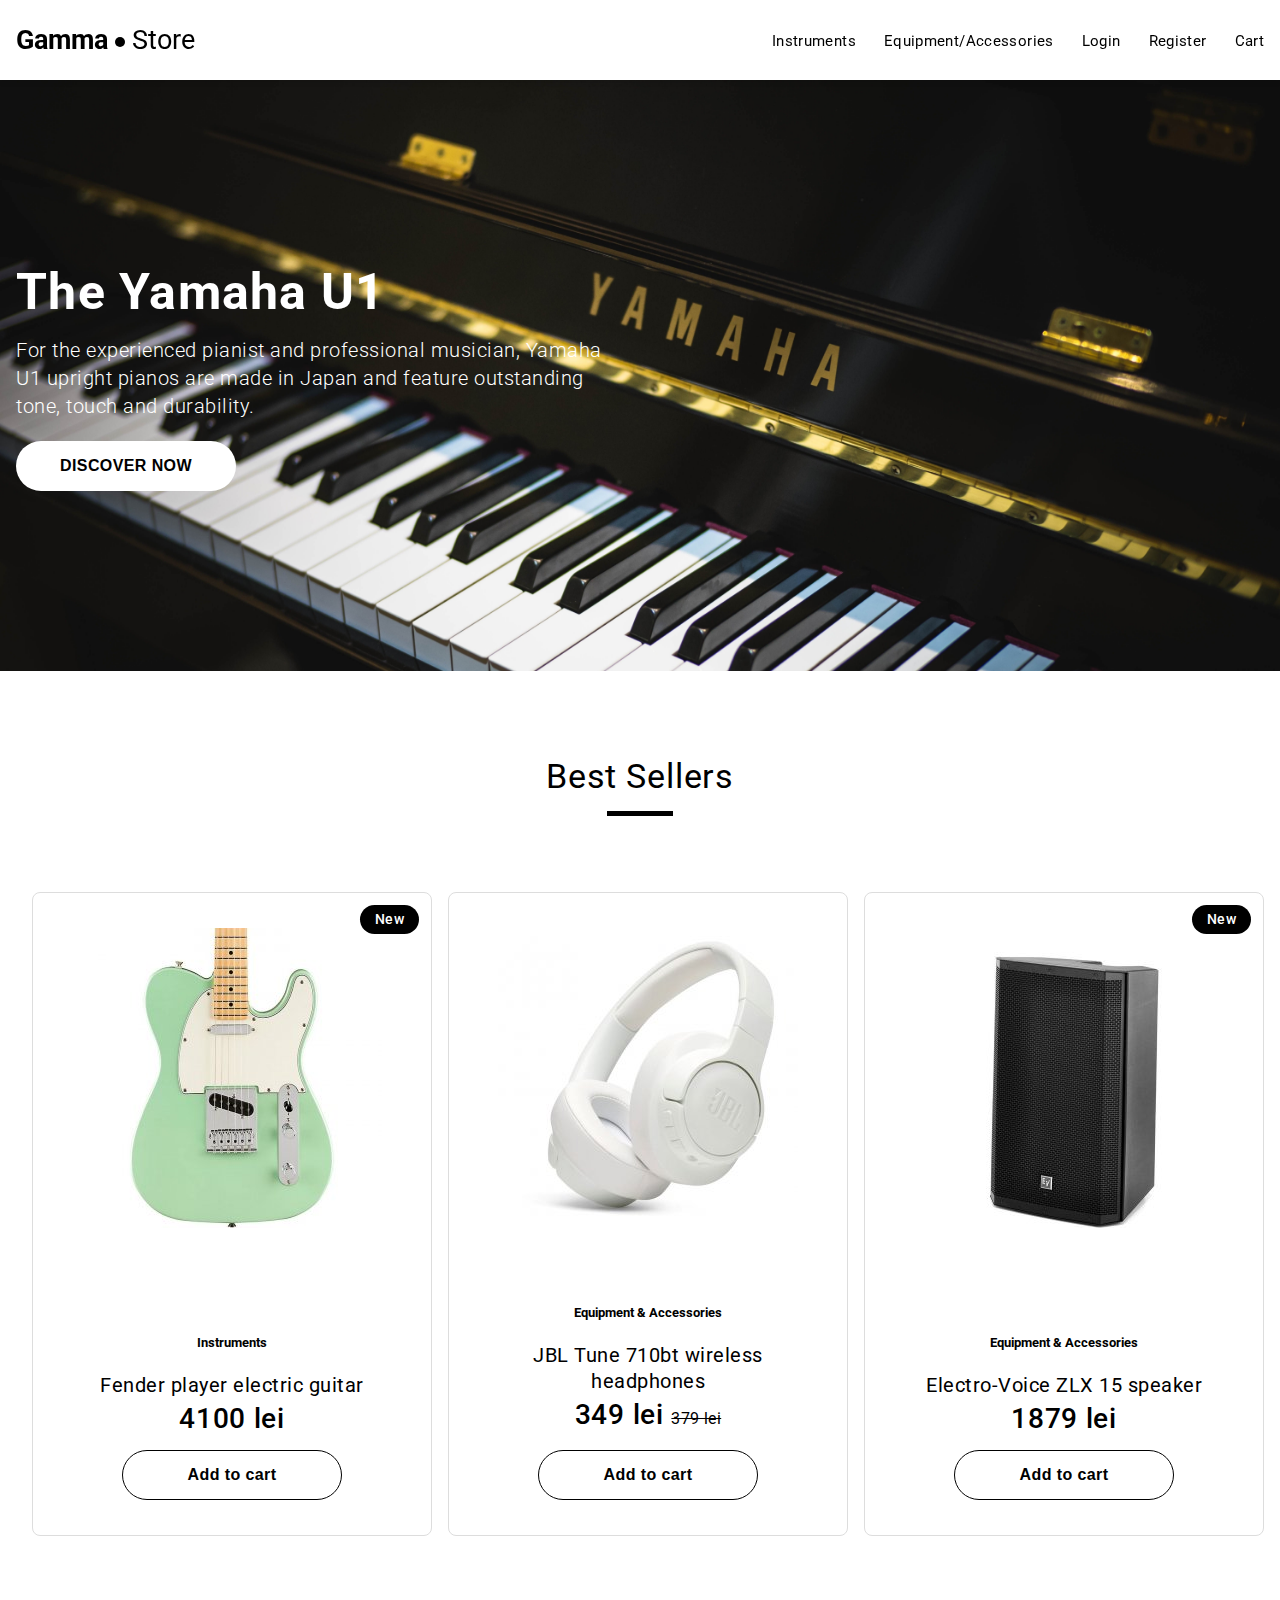
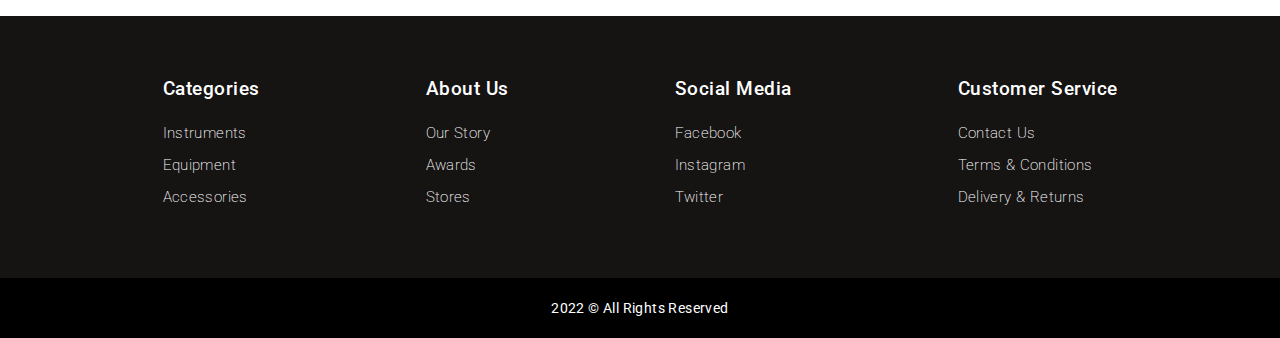
==== index.html @ 7ecd9d5e "first commit - robert" ====
<!DOCTYPE html>
<html lang="en"> 

    <head>
        <meta charset="UTF-8">
        <meta name="viewport" content="width=device-width, initial-scale=1.0">
        <title>Home - Music Store</title>
        <meta http-equiv="X-UA-Compatible" content="IE=edge">
        <link rel="preconnect" href="https://fonts.googleapis.com">
        <link rel="preconnect" href="https://fonts.gstatic.com" crossorigin>
        <link href="https://fonts.googleapis.com/css2?family=Roboto:wght@300;400;500&display=swap" rel="stylesheet">
        <link rel="stylesheet" href="css/styles.css">
    </head>

    <body>

        <header>
            <div class="container">
                <section class="logo">
                    <strong>Gamma</strong>
                    <span class="blue_dot"></span> 
                    <span>Store</span>
                </section>
                <nav>
                    <ul>
                        <li><a href="instruments.html">Instruments</a></li>
                        <li><a href="equipment_accessories.html">Equipment/Accessories</a></li>
                        <li><a href="login.html">Login</a></li>
                        <li><a href="register.html">Register</a></li>
                        <li><a href="cart.html">Cart</a></li>
                    </ul>
                </nav>
            </div>
        </header>

        <section class="hero">
            <img src="images/hero_image2.jpg" alt="hero image - yamaha piano">
            <div class="hero-content">

                <div class="container">
            

                    <h1>The Yamaha U1</h1>
                    <p> For the experienced pianist and professional musician, Yamaha U1 upright pianos are made in Japan and feature outstanding tone, touch and durability. </p>
                    <button>DISCOVER NOW</button>
                    
                 </div>
        </section>

        <section class="best-sellers">
            <h2>Best Sellers</h2>
            <hr>
            <div class="product-slider">
                <div class="container">
                    <div class="container"> </div>

                    <div class="product new">
                        <div class="product-picture">
                            <img src="images/best_seller1_new.jpg" alt="">
                        </div>
                        <div class="product-info">
                            <h5 class="categories">Instruments</h5>
                            <h4 class="title">Fender player electric guitar</h4>
                            <h3 class="price">
                                <span>4100 lei</span>
                            </h3>
                            <button>Add to cart</button>
                        </div> 
                    </div>

                    <div class="product">
                        <div class="product-picture">
                            <img src="images/best_seller2_new.jpg" alt="product: Electro-Voice ZLX 15 speaker">
                        </div>
                        <div class="product-info">
                            <h5 class="categories">Equipment & Accessories</h5>
                            <h4 class="title">JBL Tune 710bt wireless headphones</h4>
                            <h3 class="price">
                                <span class="discounted-price">349 lei</span>
                                <span class="original-price">379 lei</span>
                            </h3>
                            <button>Add to cart</button>
                        </div>
                    </div>

                    <div class="product new">
                        <div class="product-picture">
                            <img src="images/best_seller3_new.jpg" alt="product: JBL Tune 710bt wireless headphones">
                        </div>
                        <div class="product-info">
                            <h5 class="categories">Equipment & Accessories</h5>
                            <h4 class="title">Electro-Voice ZLX 15 speaker</h4>
                            <h3 class="price">
                                <span>1879 lei</span>
                            </h3>
                            <button>Add to cart</button>
                        </div>
                    </div>

                </div>
            </div>
        
        </section>

        <footer>

            <div class="bottom-nav">
                <div class="container">

                    <ul>
                        <li class="list-title">Categories</li>
                        <li><a href="instruments.html">Instruments</a></li>
                        <li><a href="equipment_accessories.html">Equipment</a></li>
                        <li><a href="equipment_accessories.html">Accessories</a></li>
                    </ul>

                    <ul>
                        <li class="list-title">About Us</li>
                        <li><a href="about_us.html">Our Story</a></li>
                        <li><a href="about_us.html">Awards</a></li>
                        <li><a href="about_us.html">Stores</a></li>
                    </ul>

                    <ul>
                        <li class="list-title">Social Media</li>
                        <li><a href="https://www.facebook.com/cristinxvasiliu">Facebook</a></li>
                        <li><a href="https://www.instagram.com/robitrif/">Instagram</a></li>
                        <li><a href="https://twitter.com/BarackObama?">Twitter</a></li>
                    </ul>

                    <ul>
                        <li class="list-title">Customer Service</li>
                        <li><a href="customer_service.html">Contact Us</a></li>
                        <li><a href="customer_service.html">Terms & Conditions</a></li>
                        <li><a href="customer_service.html">Delivery & Returns</a></li>
                    </ul>

                </div>
            </div>
            <div class="copyright-text">
                2022 &copy; All Rights Reserved
            </div>

        </footer>
    </body>

</html>
---- css/styles.css ----
body{
    margin: 0;
    font-family: 'Roboto', sans-serif;
    padding-top: 80px;
}

.container {
    max-width: 1440px;
    margin: auto;
    padding: 0 16px;
}

ul {
    margin: 0;
    padding: 0;
}

header {
    background-color: #FFF;
    box-shadow: 0 1px 6px 0 rgba(0,0,0,0.15);
    height: 80px;
    position: fixed;
    top: 0;
    left: 0;
    width: 100%;
    z-index: 1;
}

header .container {
    display: flex;
    align-items: center;
    justify-content: space-between;
    height: 100%;
}

header .logo{
    display: inline-block;
    font-size: 27px;
}

header .logo .blue_dot {
    background-color: #000;
    width: 10px;
    height: 10px;
    display: inline-block;
    vertical-align: middle;
    border-radius: 6px;
}

header nav {
    display: inline-block;  
}

header nav ul li {
    display: inline-block;
}

header nav ul li a {
    color: #000;
    font-size: 15px;
    letter-spacing: 0.37px;
    margin-right: 24px;
    text-decoration: none;
}

header nav ul li a:hover {
    color: #87898F;
}

header nav ul li:last-of-type a {
    margin-right: 0;
}

section.hero {
    position: relative;
}

section.hero img {
    width: 100%;
    height: auto;
}

.hero-content {
    position: absolute;
    top: 0;
    left: 0;
    width: 100%;
    height: 100%;
    z-index: 0;
}

.hero-content .container {
    display: flex;
    flex-direction: column;
    justify-content: center;
    height: 100%;
}

.hero-content h1 {
    max-width: 495px;
    color: #FFF;
    font-size: 50px;
    letter-spacing: 1.25px;
    line-height: 56px;
    margin-top: 0;
    margin-bottom: 16px;
}

.hero-content p {
    max-width: 600px;
    color: #FFF;
    font-weight: 300;
    font-size: 20px;
    letter-spacing: 0.5px;
    line-height: 28px;
    margin-top: 0;
    margin-bottom: 21px;
}

.hero-content button {
    height: 50px;
    width: 220px;
    max-width: 100%;
    border-radius: 92px;
    background-color: #FFF;
    color: #000;
    font-size: 16px;
    font-weight: 600;
    letter-spacing: 0.4px;
    line-height: 24px;
    text-align: centre;
    border: none;
    cursor: pointer;
}

.hero-content button:hover {
    background-color: #87898F;
}

section.best-sellers {
    padding-top: 80px;
}

section.best-sellers h2 {
    text-align: center;
    font-size: 34px;
    letter-spacing: 0.85px;
    line-height: 42px;
    font-weight: normal;
    margin: 0 0 14px 0;
}

section.best-sellers hr {
    border: none;
    border-top: 5px solid #000;
    width: 66px;
}

section.best-sellers .product-slider {
    margin-top: 76px;
}

section.best-sellers .container {
    display: flex;
    justify-content: space-around;
    padding: 0 8px;
}

section.best-sellers .product-slider .product {
    border-radius: 8px;
    border: 1px solid #DDD;
    width: 33%;
    text-align: center;
    margin: 0 8px;
    padding: 35px;
    position: relative;
    display: flex;
    flex-direction: column;
    justify-content: space-between;
    cursor: pointer;
}

section.best-sellers .product-slider .product img {
    max-width: 100%;
}

section.best-sellers .product-slider .product.new::before {
    content: "New";
    position: absolute;
    top: 12px;
    right: 12px;
    font-size: 14px;
    font-weight: 500;
    letter-spacing: 0.35px;
    line-height: 21px;
    text-align: center;
    padding: 4px 15px;
    border-radius: 40px;
    background-color: #000;
    color: #FFF;
}

section.best-sellers .product-slider .product .product-info{
    margin-top: 50px;
}

section.best-sellers .product-slider .product .product-info .catergories{
    font-weight: normal;
    font-size: 14px;
    letter-spacing: 0.35px;
    line-height: 30px;
    margin-bottom: 8px;
    margin-top: 0;
}

section.best-sellers .product-slider .product .product-info .title{
    font-size: 20px;
    letter-spacing: 0.5px;
    line-height: 26px;
    margin-bottom: 6px;
    font-weight: normal;
    margin-top: 0;
}

section.best-sellers .product-slider .product .product-info .price{
    font-size: 28px;
    font-weight: 500;
    letter-spacing: 0.7px;
    line-height: 30px;
    margin-bottom: 16px;
    margin-top: 0;
}

section.best-sellers .product-slider .product .product-info .price .discounted-price{
    color: #000;

}

section.best-sellers .product-slider .product .product-info .price .original-price{
    color: #000;
    font-weight: normal;
    font-size: 16px;
    letter-spacing: 0.4px;
    line-height: 30px;
    text-decoration: line-through;
}
section.best-sellers .product-slider .product .product-info button{
    height: 50px;
    width: 219.5px;
    border: 1px solid #000;
    background-color: white;
    border-radius: 220px;
    font-size: 16px;
    font-weight: 700;
    letter-spacing: 0.4px;
    line-height: 24px;
}

section.best-sellers .product-slider .product-info button:hover {
    background-color: #87898F;
}

footer {
    margin-top: 80px;
}

footer .bottom-nav {
    padding: 60px 0;
    background-color: #161313;

}

footer .bottom-nav .container {
    max-width: 955px;
    display: flex;
    justify-content: space-between;
}

footer .bottom-nav ul {
    list-style: none;
}

footer .bottom-nav ul li a {
    color: #FFF;
    font-size: 15px;
    font-weight: 200;
    letter-spacing: 0.4px;
    line-height: 22px;
    margin-top: 0;
    margin-bottom: 10px;
    text-decoration: none;
    display: block;
}

footer .bottom-nav ul li a:hover {
    color: #87898F;
}

footer .bottom-nav ul li.list-title {
    font-size: 19px;
    font-weight: 500;
    letter-spacing: 0.5px;
    line-height: 26px;
    margin-top: 0;
    margin-bottom: 20px;
    color: #FFF;
}

footer .copyright-text {
    color: #FFF;
    background-color: #000;
    height: 60px;
    display: flex;
    align-items: center;
    justify-content: center;
    font-size: 14px;
    letter-spacing: 0.4px;
    line-height: 22px;
}
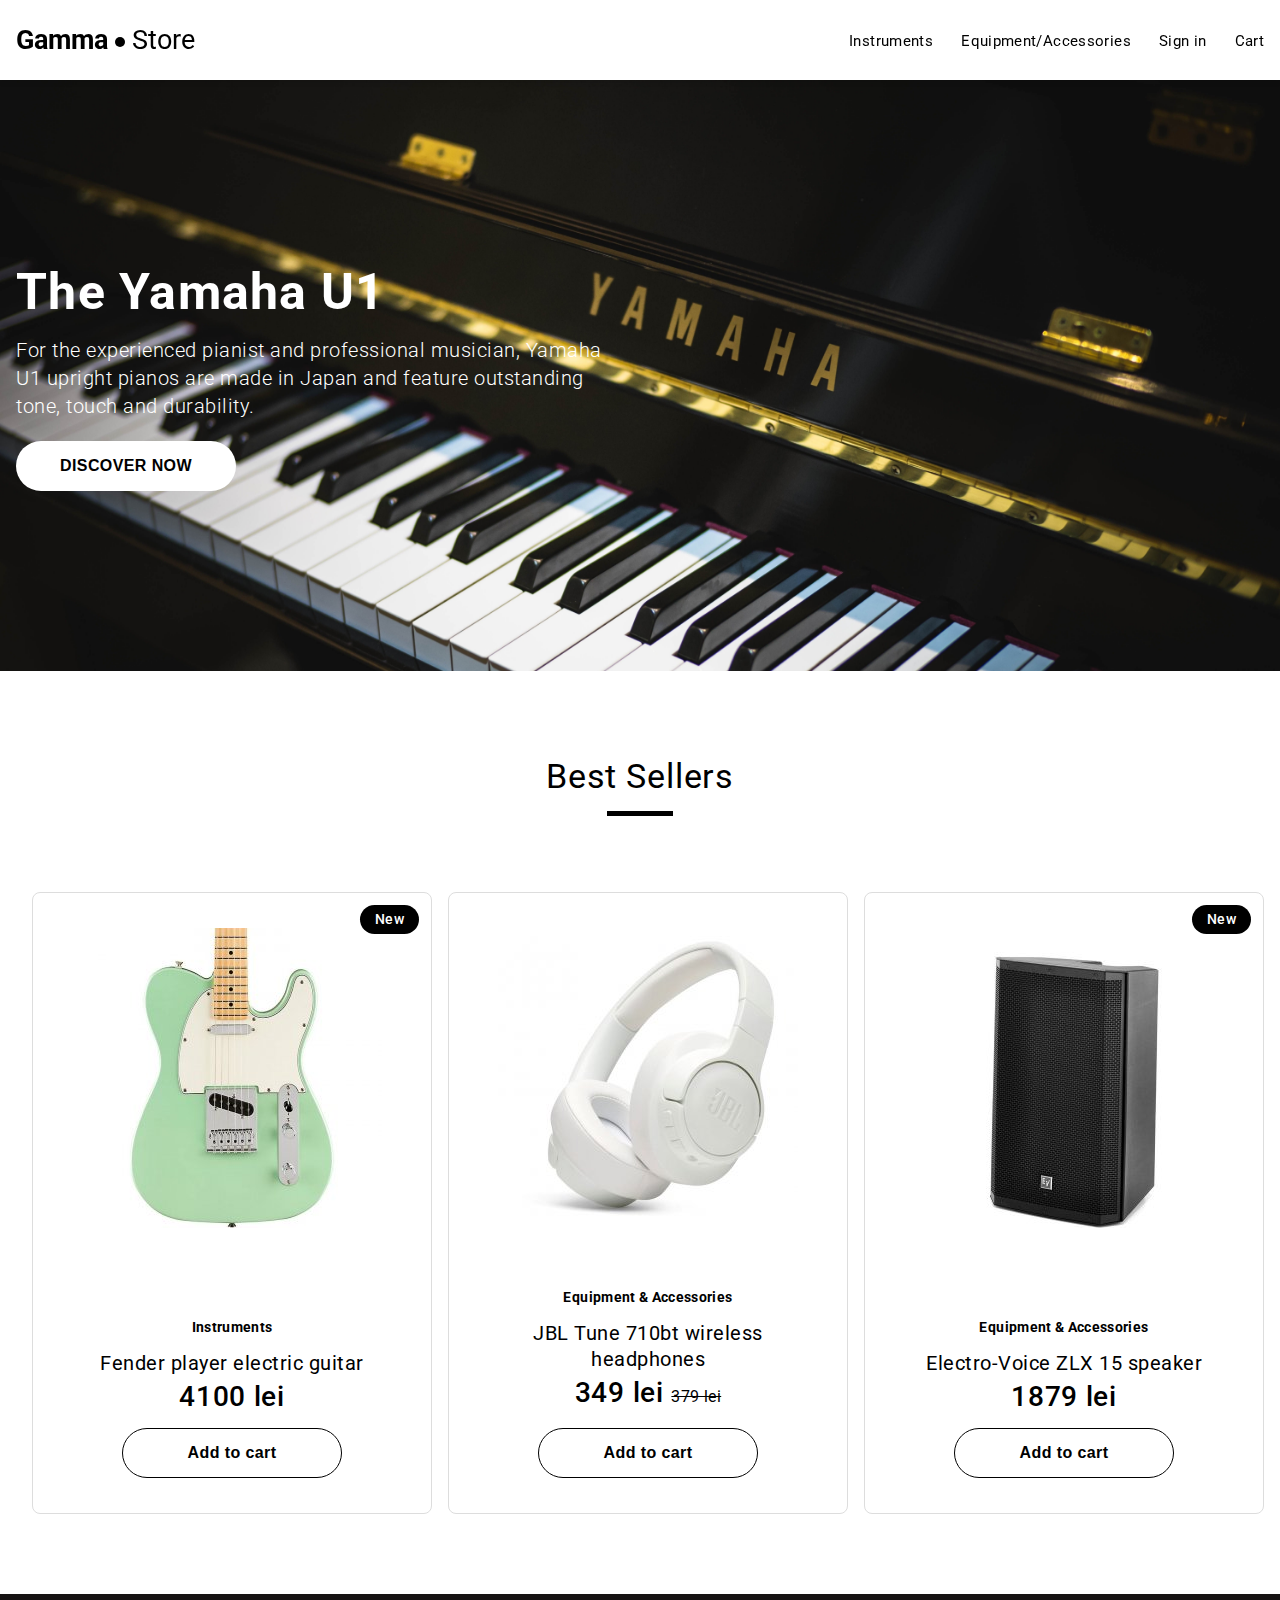
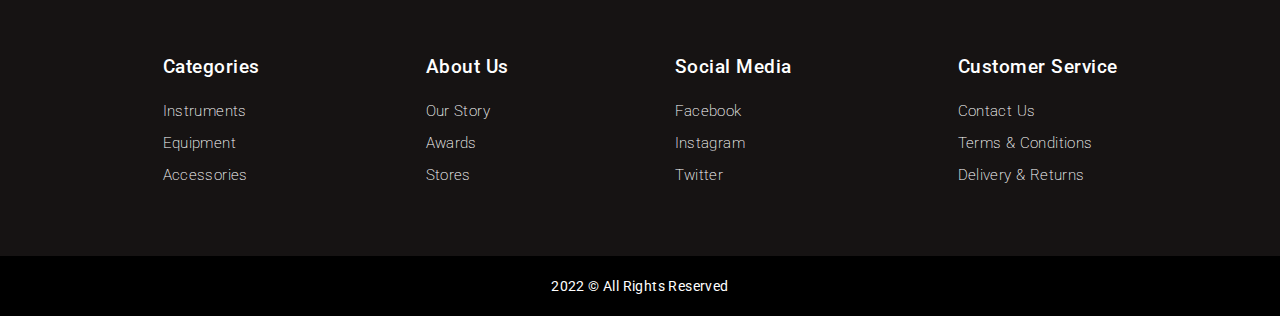
==== commit 896aadb2: "Finished Instrument, Accessories/Equipment template. Started sign-in page." ====
--- a/index.html
+++ b/index.html
@@ -9,7 +9,7 @@
         <link rel="preconnect" href="https://fonts.googleapis.com">
         <link rel="preconnect" href="https://fonts.gstatic.com" crossorigin>
         <link href="https://fonts.googleapis.com/css2?family=Roboto:wght@300;400;500&display=swap" rel="stylesheet">
-        <link rel="stylesheet" href="css/styles.css">
+        <link rel="stylesheet" href="css/index_style.css">
     </head>
 
     <body>
@@ -25,8 +25,7 @@
                     <ul>
                         <li><a href="instruments.html">Instruments</a></li>
                         <li><a href="equipment_accessories.html">Equipment/Accessories</a></li>
-                        <li><a href="login.html">Login</a></li>
-                        <li><a href="register.html">Register</a></li>
+                        <li><a href="sign_in.html">Sign in</a></li>
                         <li><a href="cart.html">Cart</a></li>
                     </ul>
                 </nav>
@@ -56,7 +55,7 @@
 
                     <div class="product new">
                         <div class="product-picture">
-                            <img src="images/best_seller1_new.jpg" alt="">
+                            <img src="images/best_seller1_new.jpg" alt="product: Fender player electric guitar">
                         </div>
                         <div class="product-info">
                             <h5 class="categories">Instruments</h5>
@@ -70,7 +69,7 @@
 
                     <div class="product">
                         <div class="product-picture">
-                            <img src="images/best_seller2_new.jpg" alt="product: Electro-Voice ZLX 15 speaker">
+                            <img src="images/best_seller2_new.jpg" alt="product: JBL Tune 710bt wireless headphones">
                         </div>
                         <div class="product-info">
                             <h5 class="categories">Equipment & Accessories</h5>
@@ -85,7 +84,7 @@
 
                     <div class="product new">
                         <div class="product-picture">
-                            <img src="images/best_seller3_new.jpg" alt="product: JBL Tune 710bt wireless headphones">
+                            <img src="images/best_seller3_new.jpg" alt="product: Electro-Voice ZLX 15 speaker">
                         </div>
                         <div class="product-info">
                             <h5 class="categories">Equipment & Accessories</h5>
--- a/css/index_style.css
+++ b/css/index_style.css
@@ -0,0 +1,321 @@
+body{
+    margin: 0;
+    font-family: 'Roboto', sans-serif;
+    padding-top: 80px;
+}
+
+.container {
+    max-width: 1440px;
+    margin: auto;
+    padding: 0 16px;
+}
+
+ul {
+    margin: 0;
+    padding: 0;
+}
+
+header {
+    background-color: #FFF;
+    box-shadow: 0 1px 6px 0 rgba(0,0,0,0.15);
+    height: 80px;
+    position: fixed;
+    top: 0;
+    left: 0;
+    width: 100%;
+    z-index: 1;
+}
+
+header .container {
+    display: flex;
+    align-items: center;
+    justify-content: space-between;
+    height: 100%;
+}
+
+header .logo{
+    display: inline-block;
+    font-size: 27px;
+}
+
+header .logo .blue_dot {
+    background-color: #000;
+    width: 10px;
+    height: 10px;
+    display: inline-block;
+    vertical-align: middle;
+    border-radius: 6px;
+}
+
+header nav {
+    display: inline-block;  
+}
+
+header nav ul li {
+    display: inline-block;
+}
+
+header nav ul li a {
+    color: #000;
+    font-size: 15px;
+    letter-spacing: 0.37px;
+    margin-right: 24px;
+    text-decoration: none;
+}
+
+header nav ul li a:hover {
+    color: #87898F;
+}
+
+header nav ul li:last-of-type a {
+    margin-right: 0;
+}
+
+section.hero {
+    position: relative;
+}
+
+section.hero img {
+    width: 100%;
+    height: auto;
+}
+
+.hero-content {
+    position: absolute;
+    top: 0;
+    left: 0;
+    width: 100%;
+    height: 100%;
+    z-index: 0;
+}
+
+.hero-content .container {
+    display: flex;
+    flex-direction: column;
+    justify-content: center;
+    height: 100%;
+}
+
+.hero-content h1 {
+    max-width: 495px;
+    color: #FFF;
+    font-size: 50px;
+    letter-spacing: 1.25px;
+    line-height: 56px;
+    margin-top: 0;
+    margin-bottom: 16px;
+}
+
+.hero-content p {
+    max-width: 600px;
+    color: #FFF;
+    font-weight: 300;
+    font-size: 20px;
+    letter-spacing: 0.5px;
+    line-height: 28px;
+    margin-top: 0;
+    margin-bottom: 21px;
+}
+
+.hero-content button {
+    height: 50px;
+    width: 220px;
+    max-width: 100%;
+    border-radius: 92px;
+    background-color: #FFF;
+    color: #000;
+    font-size: 16px;
+    font-weight: 600;
+    letter-spacing: 0.4px;
+    line-height: 24px;
+    text-align: centre;
+    border: none;
+    cursor: pointer;
+}
+
+.hero-content button:hover {
+    background-color: #87898F;
+}
+
+section.best-sellers {
+    padding-top: 80px;
+}
+
+section.best-sellers h2 {
+    text-align: center;
+    font-size: 34px;
+    letter-spacing: 0.85px;
+    line-height: 42px;
+    font-weight: normal;
+    margin: 0 0 14px 0;
+}
+
+section.best-sellers hr {
+    border: none;
+    border-top: 5px solid #000;
+    width: 66px;
+}
+
+section.best-sellers .product-slider {
+    margin-top: 76px;
+}
+
+section.best-sellers .container {
+    display: flex;
+    justify-content: space-around;
+    padding: 0 8px;
+}
+
+section.best-sellers .product-slider .product img {
+    max-width: 100%;
+}
+
+section.best-sellers .product-slider .product {
+    border-radius: 8px;
+    border: 1px solid #DDD;
+    width: 33%;
+    text-align: center;
+    margin: 0 8px;
+    padding: 35px;
+    position: relative;
+    display: flex;
+    flex-direction: column;
+    justify-content: space-between;
+}
+
+section.best-sellers .product-slider .product.new::before {
+    content: "New";
+    position: absolute;
+    top: 12px;
+    right: 12px;
+    font-size: 14px;
+    font-weight: 500;
+    letter-spacing: 0.35px;
+    line-height: 21px;
+    text-align: center;
+    padding: 4px 15px;
+    border-radius: 40px;
+    background-color: #000;
+    color: #FFF;
+}
+
+section.best-sellers .product-slider .product .product-info{
+    margin-top: 50px;
+}
+
+section.best-sellers .product-slider .product .product-info .categories{
+    font-weight: bold;
+    font-size: 14px;
+    letter-spacing: 0.35px;
+    line-height: 30px;
+    margin-bottom: 8px;
+    margin-top: 0;
+}
+
+section.best-sellers .product-slider .product .product-info .title{
+    font-size: 20px;
+    letter-spacing: 0.5px;
+    line-height: 26px;
+    margin-bottom: 6px;
+    font-weight: normal;
+    margin-top: 0;
+}
+
+section.best-sellers .product-slider .product .product-info .price{
+    font-size: 28px;
+    font-weight: 500;
+    letter-spacing: 0.7px;
+    line-height: 30px;
+    margin-bottom: 16px;
+    margin-top: 0;
+}
+
+section.best-sellers .product-slider .product .product-info .price .discounted-price{
+    color: #000;
+
+}
+
+section.best-sellers .product-slider .product .product-info .price .original-price{
+    color: #000;
+    font-weight: normal;
+    font-size: 16px;
+    letter-spacing: 0.4px;
+    line-height: 30px;
+    text-decoration: line-through;
+}
+
+section.best-sellers .product-slider .product .product-info button{
+    height: 50px;
+    width: 219.5px;
+    border: 1px solid #000;
+    background-color: white;
+    border-radius: 220px;
+    font-size: 16px;
+    font-weight: 700;
+    letter-spacing: 0.4px;
+    line-height: 24px;
+    cursor: pointer;
+}
+
+section.best-sellers .product-slider .product-info button:hover {
+    border-color: #87898F;
+    background-color: #87898F;
+}
+
+footer {
+    margin-top: 80px;
+}
+
+footer .bottom-nav {
+    padding: 60px 0;
+    background-color: #161313;
+
+}
+
+footer .bottom-nav .container {
+    max-width: 955px;
+    display: flex;
+    justify-content: space-between;
+}
+
+footer .bottom-nav ul {
+    list-style: none;
+}
+
+footer .bottom-nav ul li a {
+    color: #FFF;
+    font-size: 15px;
+    font-weight: 200;
+    letter-spacing: 0.4px;
+    line-height: 22px;
+    margin-top: 0;
+    margin-bottom: 10px;
+    text-decoration: none;
+    display: block;
+}
+
+footer .bottom-nav ul li a:hover {
+    color: #87898F;
+}
+
+footer .bottom-nav ul li.list-title {
+    font-size: 19px;
+    font-weight: 500;
+    letter-spacing: 0.5px;
+    line-height: 26px;
+    margin-top: 0;
+    margin-bottom: 20px;
+    color: #FFF;
+}
+
+footer .copyright-text {
+    color: #FFF;
+    background-color: #000;
+    height: 60px;
+    display: flex;
+    align-items: center;
+    justify-content: center;
+    font-size: 14px;
+    letter-spacing: 0.4px;
+    line-height: 22px;
+}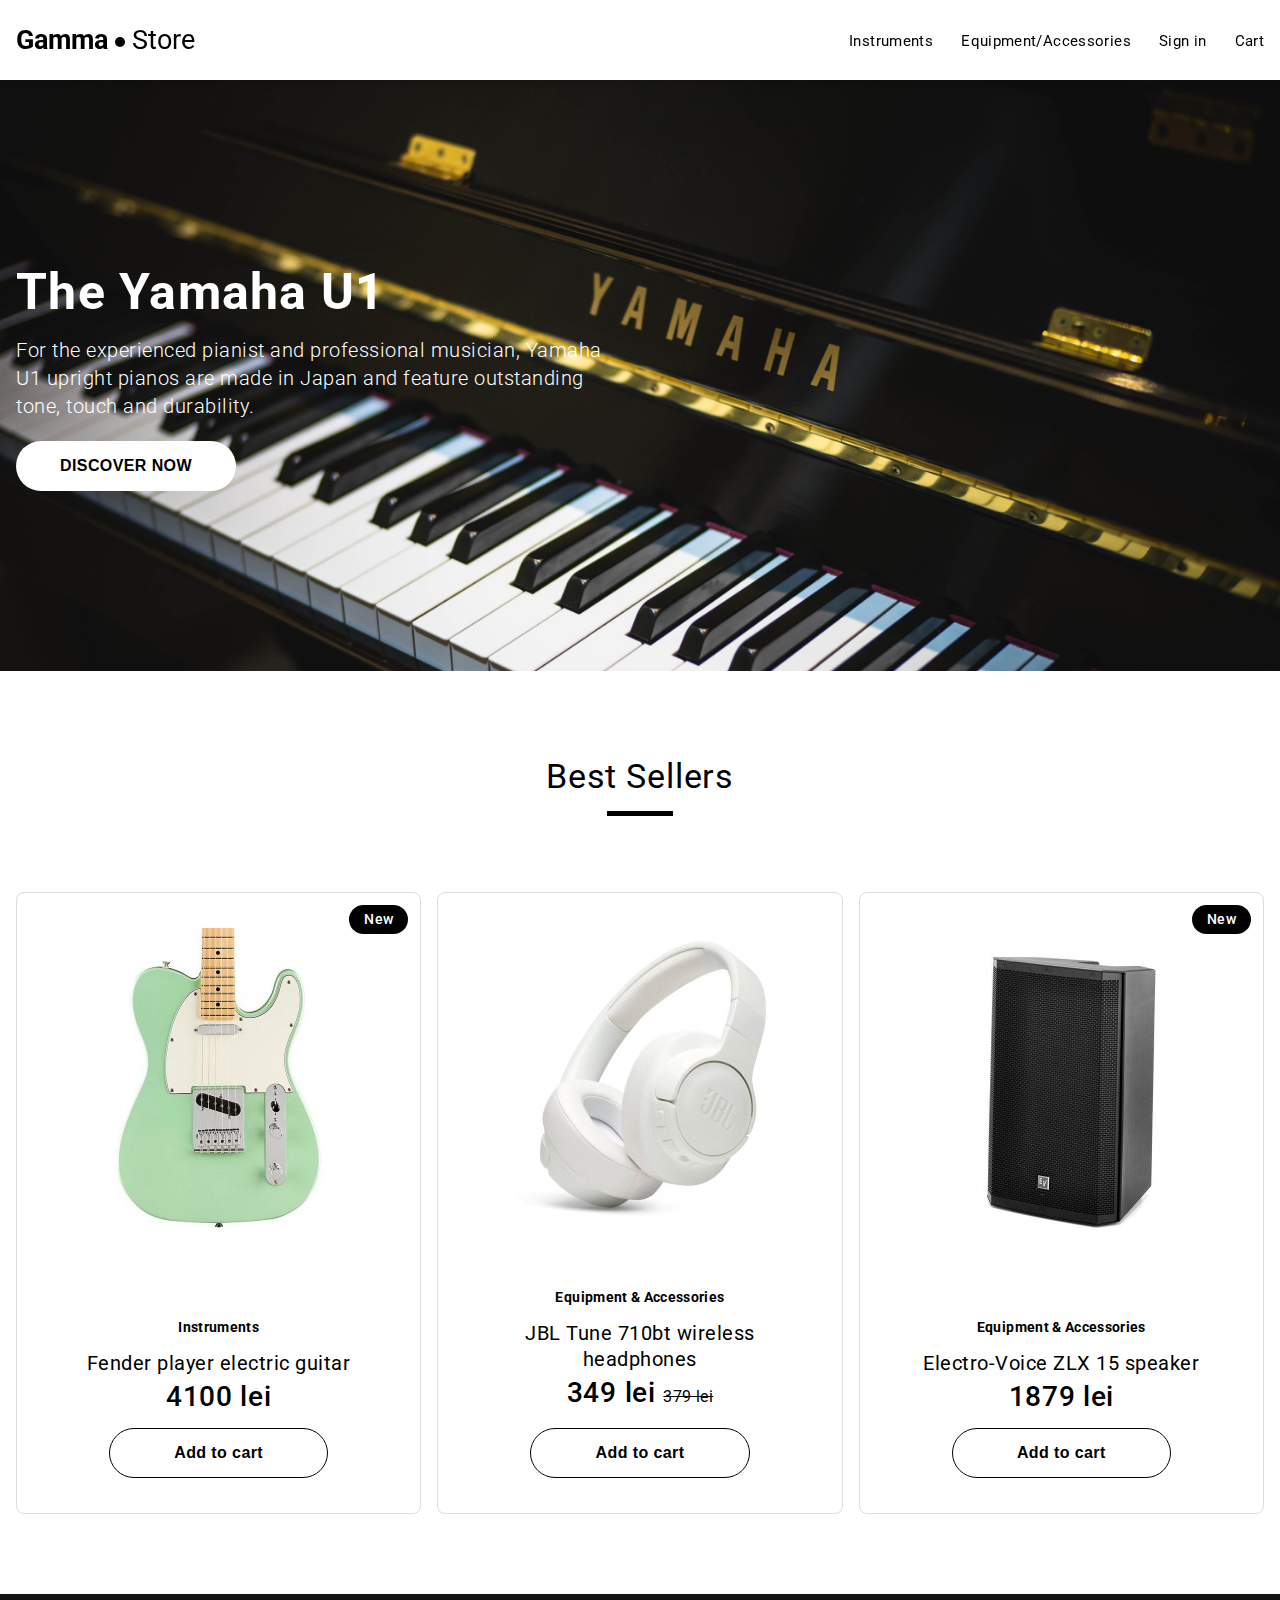
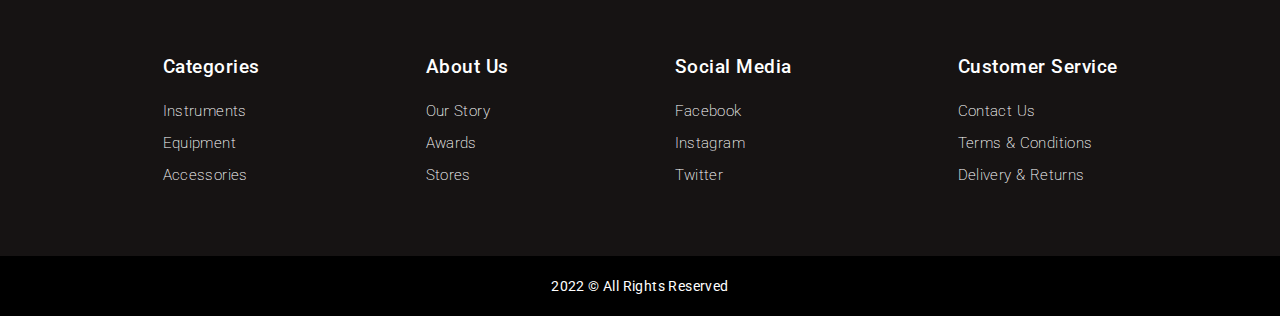
==== commit d052ee20: "Login and register interface" ====
--- a/index.html
+++ b/index.html
@@ -51,7 +51,6 @@
             <hr>
             <div class="product-slider">
                 <div class="container">
-                    <div class="container"> </div>
 
                     <div class="product new">
                         <div class="product-picture">
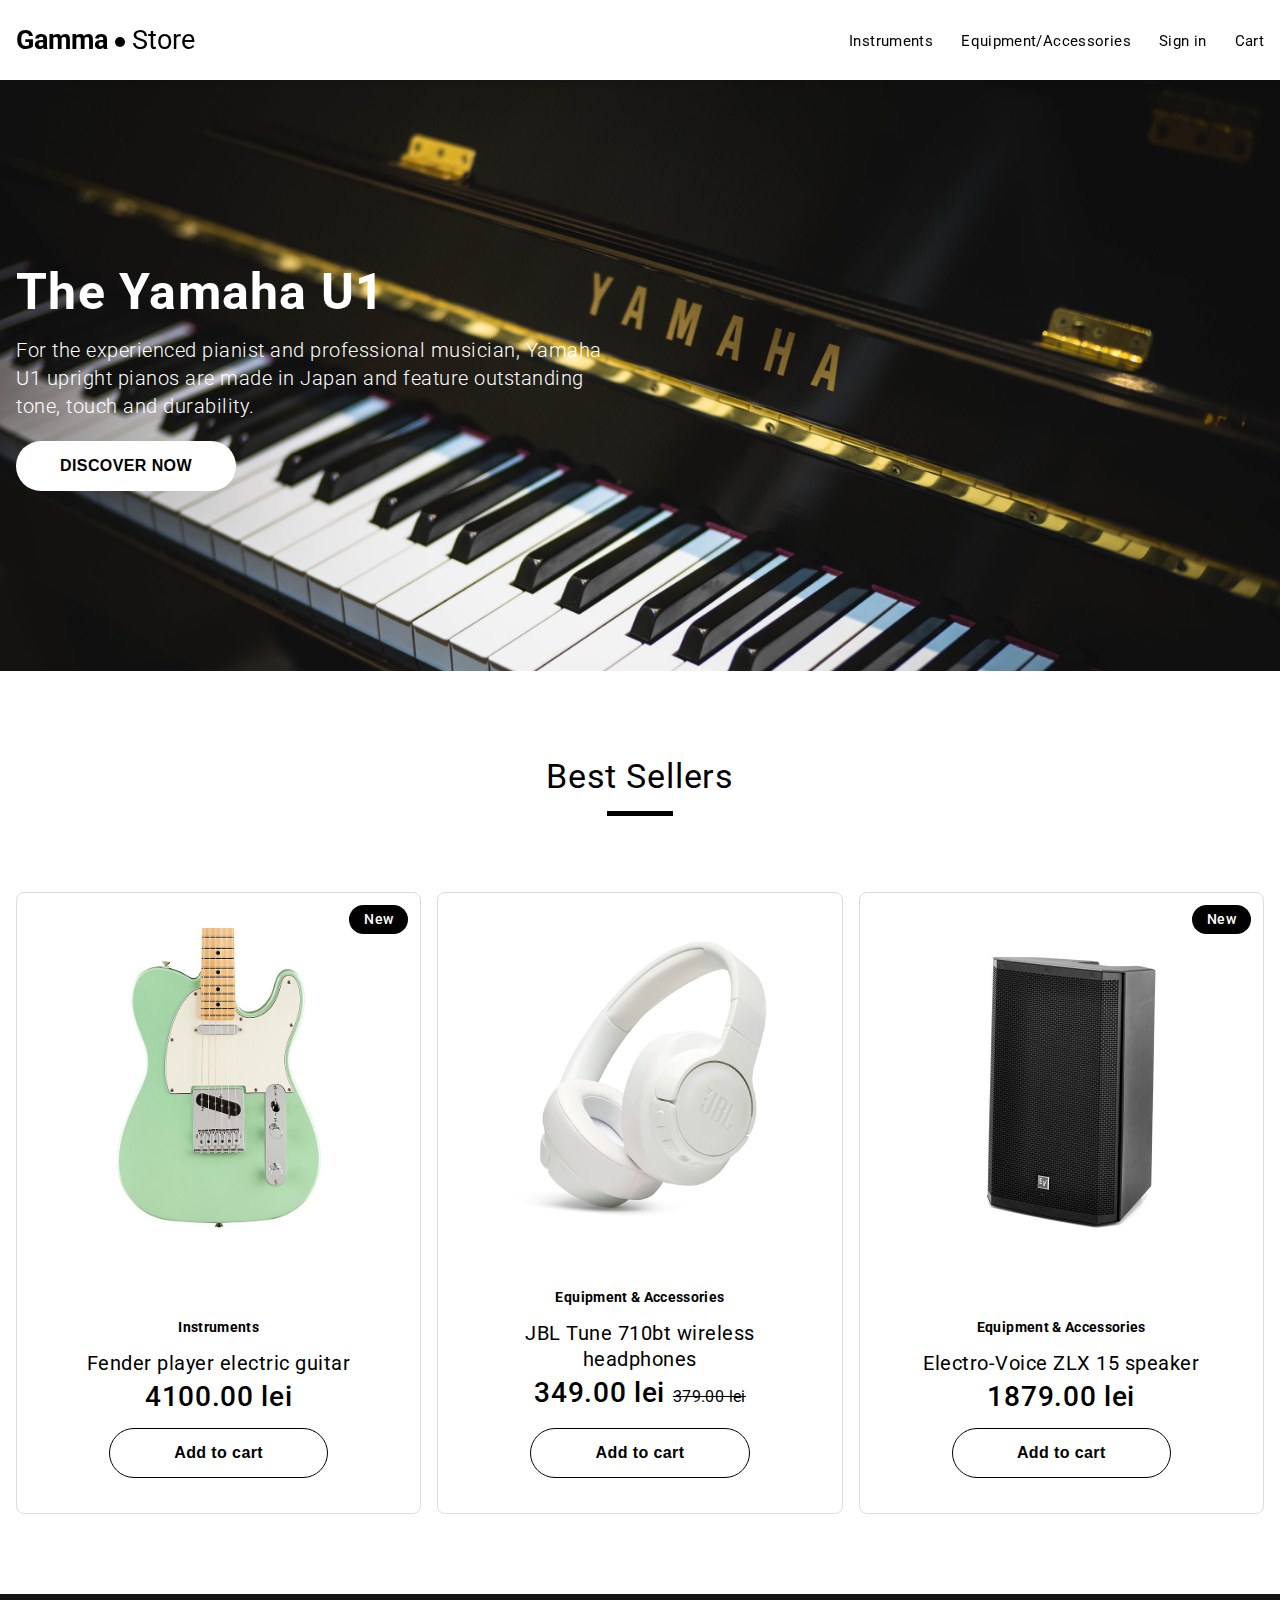
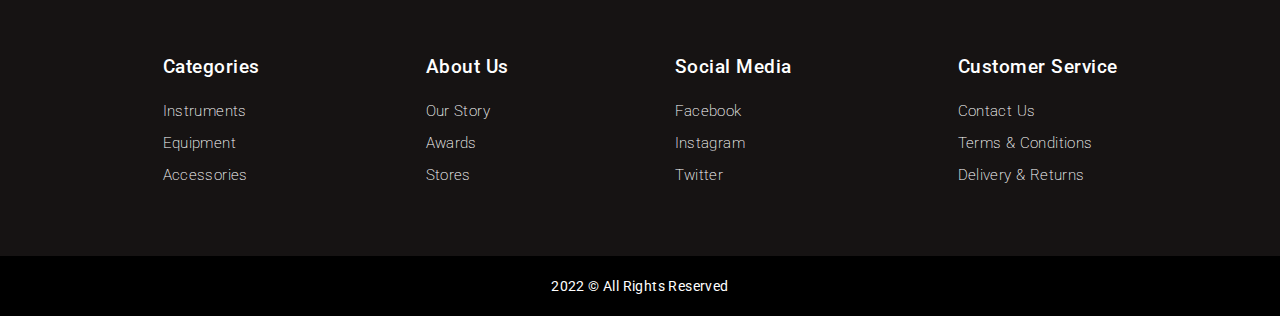
==== commit caf81372: "Updated products" ====
--- a/index.html
+++ b/index.html
@@ -37,11 +37,14 @@
             <div class="hero-content">
 
                 <div class="container">
-            
-
+        
                     <h1>The Yamaha U1</h1>
                     <p> For the experienced pianist and professional musician, Yamaha U1 upright pianos are made in Japan and feature outstanding tone, touch and durability. </p>
-                    <button>DISCOVER NOW</button>
+                    <nav>
+                        <ul>
+                            <a href="product1.html"> <button>DISCOVER NOW</button> </a>
+                        </ul>
+                    </nav>
                     
                  </div>
         </section>
@@ -54,13 +57,13 @@
 
                     <div class="product new">
                         <div class="product-picture">
-                            <img src="images/best_seller1_new.jpg" alt="product: Fender player electric guitar">
+                            <img src="images/best_seller1.jpg" style="width:300px; height:300px;" alt="product: Fender player electric guitar">
                         </div>
                         <div class="product-info">
                             <h5 class="categories">Instruments</h5>
                             <h4 class="title">Fender player electric guitar</h4>
                             <h3 class="price">
-                                <span>4100 lei</span>
+                                <span>4100.00 lei</span>
                             </h3>
                             <button>Add to cart</button>
                         </div> 
@@ -68,14 +71,14 @@
 
                     <div class="product">
                         <div class="product-picture">
-                            <img src="images/best_seller2_new.jpg" alt="product: JBL Tune 710bt wireless headphones">
+                            <img src="images/best_seller2.jpg" style="width:300px; height:300px;" alt="product: JBL Tune 710bt wireless headphones">
                         </div>
                         <div class="product-info">
                             <h5 class="categories">Equipment & Accessories</h5>
                             <h4 class="title">JBL Tune 710bt wireless headphones</h4>
                             <h3 class="price">
-                                <span class="discounted-price">349 lei</span>
-                                <span class="original-price">379 lei</span>
+                                <span class="discounted-price">349.00 lei</span>
+                                <span class="original-price">379.00 lei</span>
                             </h3>
                             <button>Add to cart</button>
                         </div>
@@ -83,13 +86,13 @@
 
                     <div class="product new">
                         <div class="product-picture">
-                            <img src="images/best_seller3_new.jpg" alt="product: Electro-Voice ZLX 15 speaker">
+                            <img src="images/best_seller3.jpg" style="width:300px; height:300px;" alt="product: Electro-Voice ZLX 15 speaker">
                         </div>
                         <div class="product-info">
                             <h5 class="categories">Equipment & Accessories</h5>
                             <h4 class="title">Electro-Voice ZLX 15 speaker</h4>
                             <h3 class="price">
-                                <span>1879 lei</span>
+                                <span>1879.00 lei</span>
                             </h3>
                             <button>Add to cart</button>
                         </div>
